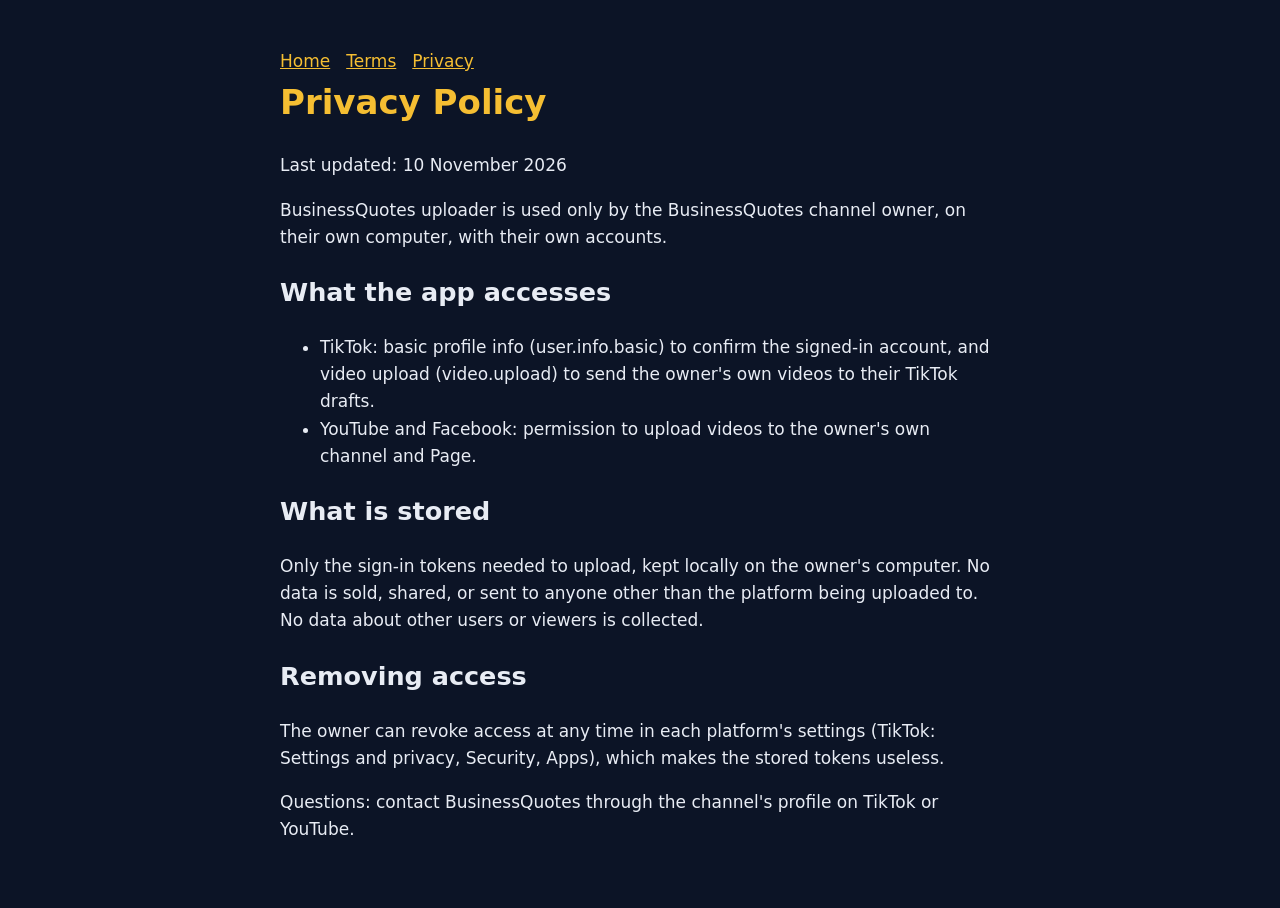
==== privacy.html @ 5c4fb7ab "BusinessQuotes site: home, terms, privacy" ====
<!doctype html><html lang="en"><head><meta charset="utf-8"><meta name="viewport" content="width=device-width,initial-scale=1"><title>Privacy Policy</title><link rel="stylesheet" href="style.css"></head><body><main>
<nav><a href="index.html">Home</a><a href="terms.html">Terms</a><a href="privacy.html">Privacy</a></nav>
<h1>Privacy Policy</h1><p>Last updated: 10 November 2026</p>
<p>BusinessQuotes uploader is used only by the BusinessQuotes channel owner, on their own computer, with their own accounts.</p>
<h2>What the app accesses</h2>
<ul><li>TikTok: basic profile info (user.info.basic) to confirm the signed-in account, and video upload (video.upload) to send the owner's own videos to their TikTok drafts.</li>
<li>YouTube and Facebook: permission to upload videos to the owner's own channel and Page.</li></ul>
<h2>What is stored</h2>
<p>Only the sign-in tokens needed to upload, kept locally on the owner's computer. No data is sold, shared, or sent to anyone other than the platform being uploaded to. No data about other users or viewers is collected.</p>
<h2>Removing access</h2>
<p>The owner can revoke access at any time in each platform's settings (TikTok: Settings and privacy, Security, Apps), which makes the stored tokens useless.</p>
<p>Questions: contact BusinessQuotes through the channel's profile on TikTok or YouTube.</p>
</main></body></html>
---- style.css ----
body{margin:0;background:#0c1426;color:#e8ecf4;font:17px/1.6 system-ui,Segoe UI,Arial,sans-serif}
main{max-width:720px;margin:0 auto;padding:48px 16px}
h1{color:#f5be32;margin-top:0}a{color:#f5be32}
nav a{margin-right:16px}
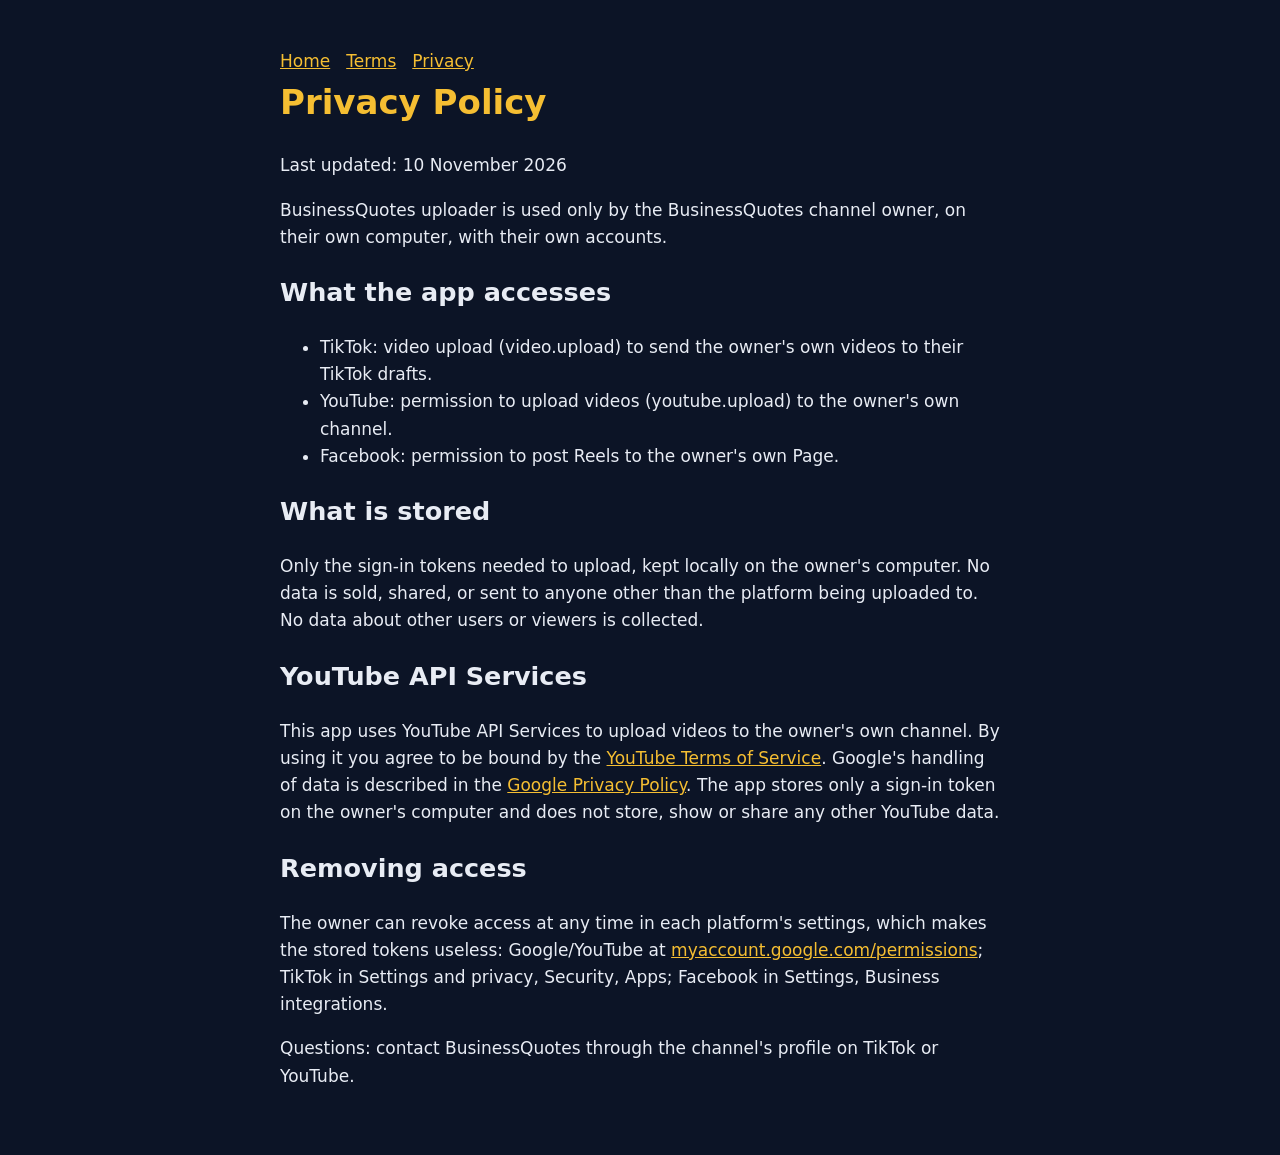
==== commit 5839b6f3: "Add YouTube API Services terms and Google privacy links Co-Authored-By: Claude Opus 5.5 <noreply@ant" ====
--- a/privacy.html
+++ b/privacy.html
@@ -3,11 +3,14 @@
 <h1>Privacy Policy</h1><p>Last updated: 10 November 2026</p>
 <p>BusinessQuotes uploader is used only by the BusinessQuotes channel owner, on their own computer, with their own accounts.</p>
 <h2>What the app accesses</h2>
-<ul><li>TikTok: basic profile info (user.info.basic) to confirm the signed-in account, and video upload (video.upload) to send the owner's own videos to their TikTok drafts.</li>
-<li>YouTube and Facebook: permission to upload videos to the owner's own channel and Page.</li></ul>
+<ul><li>TikTok: video upload (video.upload) to send the owner's own videos to their TikTok drafts.</li>
+<li>YouTube: permission to upload videos (youtube.upload) to the owner's own channel.</li>
+<li>Facebook: permission to post Reels to the owner's own Page.</li></ul>
 <h2>What is stored</h2>
 <p>Only the sign-in tokens needed to upload, kept locally on the owner's computer. No data is sold, shared, or sent to anyone other than the platform being uploaded to. No data about other users or viewers is collected.</p>
+<h2>YouTube API Services</h2>
+<p>This app uses YouTube API Services to upload videos to the owner's own channel. By using it you agree to be bound by the <a href="https://www.youtube.com/t/terms">YouTube Terms of Service</a>. Google's handling of data is described in the <a href="https://policies.google.com/privacy">Google Privacy Policy</a>. The app stores only a sign-in token on the owner's computer and does not store, show or share any other YouTube data.</p>
 <h2>Removing access</h2>
-<p>The owner can revoke access at any time in each platform's settings (TikTok: Settings and privacy, Security, Apps), which makes the stored tokens useless.</p>
+<p>The owner can revoke access at any time in each platform's settings, which makes the stored tokens useless: Google/YouTube at <a href="https://myaccount.google.com/permissions">myaccount.google.com/permissions</a>; TikTok in Settings and privacy, Security, Apps; Facebook in Settings, Business integrations.</p>
 <p>Questions: contact BusinessQuotes through the channel's profile on TikTok or YouTube.</p>
 </main></body></html>
